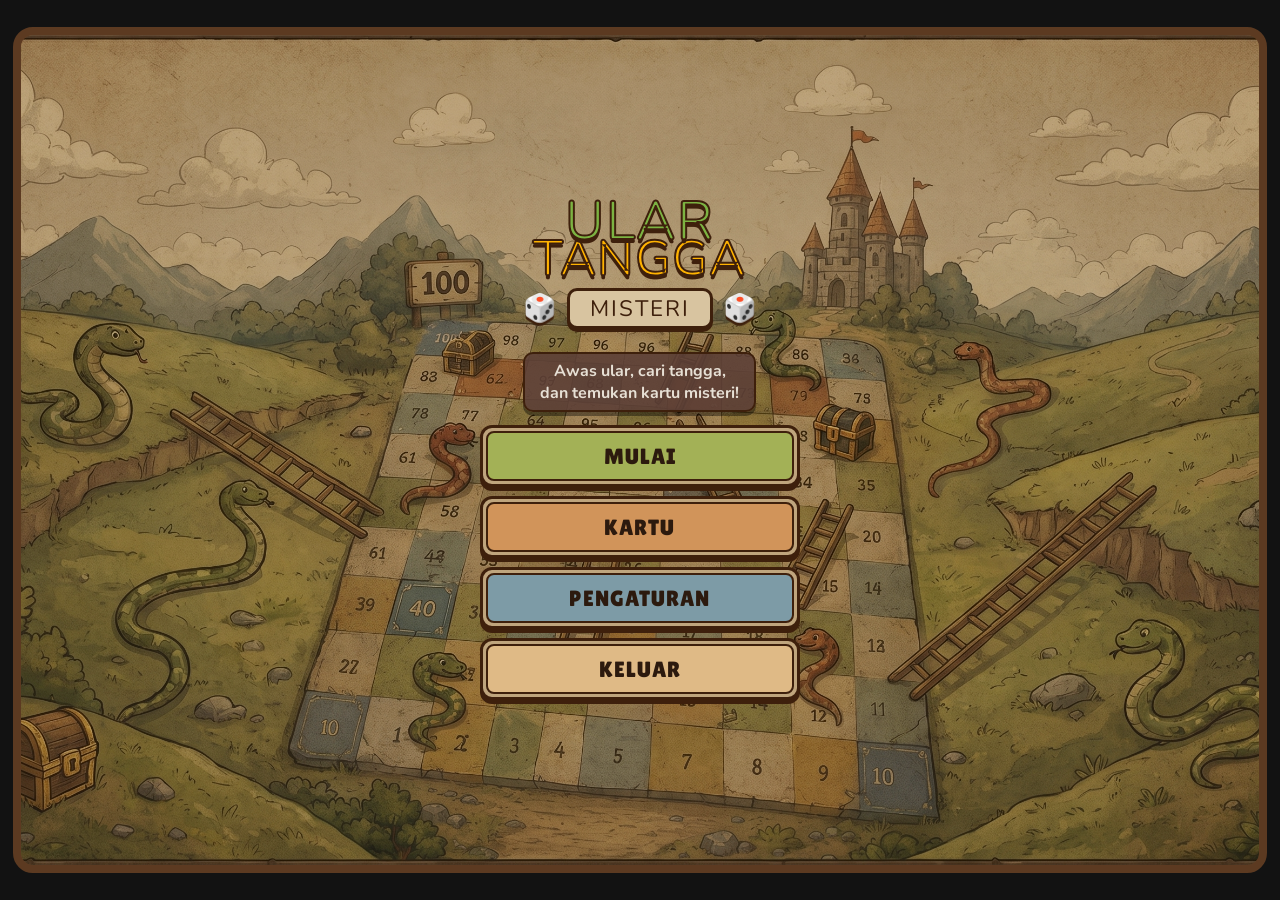
==== UlarTanggaMisteri/index.html @ 4bbbd3a7 "Add files via upload" ====
<!DOCTYPE html>
<html lang="id">
<head>
    <meta charset="UTF-8">
    <meta name="viewport" content="width=device-width, initial-scale=1.0">
    <title>Ular Tangga Misteri</title>
    <link href="https://fonts.googleapis.com/css2?family=Lilita+One&family=Nunito:wght@700;900&display=swap" rel="stylesheet">
    <link rel="stylesheet" href="css/game.css">
</head>
<body>
    <div class="app-container menu-app">
        
        <header class="title-container-custom">
            <div class="title-ular">ULAR</div>
            <div class="title-tangga">TANGGA</div>
            <div class="title-misteri-box">
                <span class="dice-decor">🎲</span>
                <span class="text-misteri">MISTERI</span>
                <span class="dice-decor">🎲</span>
            </div>
        </header>

        <div class="tagline-box">Awas ular, cari tangga,<br>dan temukan kartu misteri!</div>

        <main class="menu-buttons-custom">
            <button class="menu-btn btn-green" onclick="openSetup()">
                <div class="btn-inner"><div class="text">MULAI</span></div>
            </button>
            <button class="menu-btn btn-orange" onclick="openCardGallery()">
                <div class="btn-inner"><div class="text">KARTU</span></div>
            </button>
            <!-- Tombol Pengaturan sekarang memanggil openSettings() -->
            <button class="menu-btn btn-blue" onclick="openSettings()">
                <div class="btn-inner"><div class="text">PENGATURAN</span></div>
            </button>
            <button class="menu-btn btn-tan" onclick="alert('Terima Kasih sudah bermain!')">
                <div class="btn-inner"><div class="text">KELUAR</span></div>
            </button>
        </main>

        <!-- ==========================================
             MODAL SETUP LOBBY PEMAIN
             ========================================== -->
        <div id="setup-modal" class="modal-overlay" style="display: none;">
            <div class="modal-box">
                <h2>LOBBY PEMAIN</h2>
                <div class="player-count-selector">
                    <span>JUMLAH PEMAIN:</span>
                    <button class="pc-btn" id="pc-btn-2" onclick="setPlayerCount(2)">2</button>
                    <button class="pc-btn" id="pc-btn-3" onclick="setPlayerCount(3)">3</button>
                    <button class="pc-btn" id="pc-btn-4" onclick="setPlayerCount(4)">4</button>
                </div>
                <div id="player-config-list"></div>
                <div class="modal-actions">
                    <button class="menu-btn btn-green" onclick="startGame()"><div class="btn-inner" style="height: 45px;"><span class="text" style="font-size: 1.2rem;">GAS MAIN!</span></div></button>
                    <button class="menu-btn btn-orange" onclick="closeSetup()"><div class="btn-inner" style="height: 45px;"><span class="text" style="font-size: 1.2rem;">BATAL</span></div></button>
                </div>
            </div>
        </div>

        <!-- ==========================================
             MODAL ENSIKLOPEDIA KARTU
             ========================================== -->
        <div id="cards-modal" class="modal-overlay" style="display: none;">
            <div class="modal-box modal-large">
                <h2>KOLEKSI KARTU MISTERI</h2>
                <div id="card-gallery-list" class="gallery-grid"></div>
                <div class="modal-actions" style="justify-content: center; margin-top: 15px;">
                    <button class="menu-btn btn-tan" onclick="closeCardGallery()" style="max-width: 250px;">
                        <div class="btn-inner" style="height: 45px;"><span class="text" style="font-size: 1.2rem;">TUTUP KEMBALI</span></div>
                    </button>
                </div>
            </div>
        </div>

        <!-- ==========================================
             MODAL PENGATURAN (BARU)
             ========================================== -->
        <div id="settings-modal" class="modal-overlay" style="display: none;">
            <div class="modal-box">
                <h2>PENGATURAN</h2>
                
                <div class="player-row">
                    <div class="pr-info"><span class="pr-avatar">🎵</span><span class="pr-name">Musik Latar (BGM)</span></div>
                    <button id="btn-bgm" class="player-type-btn human-color" onclick="toggleBGM()">NYALA</button>
                </div>
                
                <div class="player-row">
                    <div class="pr-info"><span class="pr-avatar">🔊</span><span class="pr-name">Efek Suara (SFX)</span></div>
                    <button id="btn-sfx" class="player-type-btn human-color" onclick="toggleSFX()">NYALA</button>
                </div>

                <div class="modal-actions" style="margin-top: 20px;">
                    <button class="menu-btn btn-orange" onclick="closeSettings()">
                        <div class="btn-inner" style="height: 45px;"><span class="text" style="font-size: 1.2rem;">SIMPAN & TUTUP</span></div>
                    </button>
                </div>
            </div>
        </div>

    </div>

    <!-- LOGIKA MENU -->
    <script>
        // --- LOGIKA PENGATURAN SUARA ---
        let bgmOn = localStorage.getItem('utm_bgm') !== 'false';
        let sfxOn = localStorage.getItem('utm_sfx') !== 'false';

        function openSettings() {
            document.getElementById('settings-modal').style.display = 'flex';
            updateSettingsUI();
        }
        function closeSettings() {
            document.getElementById('settings-modal').style.display = 'none';
        }
        function toggleBGM() {
            bgmOn = !bgmOn;
            localStorage.setItem('utm_bgm', bgmOn);
            updateSettingsUI();
        }
        function toggleSFX() {
            sfxOn = !sfxOn;
            localStorage.setItem('utm_sfx', sfxOn);
            updateSettingsUI();
        }
        function updateSettingsUI() {
            const btnBGM = document.getElementById('btn-bgm');
            const btnSFX = document.getElementById('btn-sfx');
            
            if (bgmOn) {
                btnBGM.className = 'player-type-btn human-color';
                btnBGM.innerText = 'NYALA';
            } else {
                btnBGM.className = 'player-type-btn bot-color';
                btnBGM.innerText = 'MATI';
            }
            
            if (sfxOn) {
                btnSFX.className = 'player-type-btn human-color';
                btnSFX.innerText = 'NYALA';
            } else {
                btnSFX.className = 'player-type-btn bot-color';
                btnSFX.innerText = 'MATI';
            }
        }


        // --- LOGIKA LOBBY PEMAIN ---
        let playerCount = 4;
        let playerConfigs = [ { isBot: false }, { isBot: true }, { isBot: true }, { isBot: true } ];

        function openSetup() { document.getElementById('setup-modal').style.display = 'flex'; renderSetup(); }
        function closeSetup() { document.getElementById('setup-modal').style.display = 'none'; }
        function setPlayerCount(count) { playerCount = count; renderSetup(); }
        function togglePlayerType(index) { playerConfigs[index].isBot = !playerConfigs[index].isBot; renderSetup(); }
        function renderSetup() {
            document.querySelectorAll('.pc-btn').forEach(btn => btn.classList.remove('active'));
            document.getElementById('pc-btn-' + playerCount).classList.add('active');
            let html = '';
            for (let i = 0; i < playerCount; i++) {
                let isBot = playerConfigs[i].isBot;
                html += `
                    <div class="player-row">
                        <div class="pr-info"><span class="pr-avatar">${isBot ? '🤖' : '👦🏻'}</span><span class="pr-name">P${i+1}</span></div>
                        <button class="player-type-btn ${isBot ? 'bot-color' : 'human-color'}" onclick="togglePlayerType(${i})">${isBot ? 'BOT' : 'MANUSIA'} 🔄</button>
                    </div>`;
            }
            document.getElementById('player-config-list').innerHTML = html;
        }
        function startGame() {
            let colors = ["#3498db", "#e74c3c", "#2ecc71", "#f1c40f"];
            let setupData = [];
            for (let i = 0; i < playerCount; i++) {
                let isBot = playerConfigs[i].isBot;
                setupData.push({ id: i, isBot: isBot, avatar: isBot ? '🤖' : '👦🏻', name: `P${i+1} (${isBot ? 'Bot' : 'Kamu'})`, color: colors[i] });
            }
            sessionStorage.setItem('gameSetup', JSON.stringify(setupData));
            window.location.href = 'game.html'; 
        }

        // --- LOGIKA GALLERY KARTU MISTERI ---
        const galleryCards = [
            { name: "Mode Dewa", desc: "Pilih 1 dari semua!", type: "good", icon: "👼" },
            { name: "Naik Tangga", desc: "Maju ke tangga terdekat", type: "good", icon: "🪜" },
            { name: "Anti Ular", desc: "Kebal ular 1x", type: "good", icon: "🛡️" },
            { name: "Double Dice", desc: "Dadu x2 giliran ini", type: "good", icon: "🎲x2" },
            { name: "Triple Dice", desc: "Dadu x3 giliran ini", type: "good", icon: "🎲x3" },
            { name: "Teleport 10", desc: "Maju 10 petak", type: "good", icon: "🚀" },
            { name: "Lompat Ular", desc: "Lewati ular", type: "good", icon: "🦘" },
            { name: "Perisai Dewa", desc: "Kebal jebakan 2x", type: "good", icon: "🔮" },
            { name: "Putar Ulang", desc: "Reroll jika < 4", type: "good", icon: "🔄" },
            { name: "Tangga Emas", desc: "Ke tangga tertinggi", type: "good", icon: "🌟" },
            { name: "Bonus Giliran", desc: "Main 2x beruntun", type: "good", icon: "➕" },
            { name: "Hadiah Misteri", desc: "Dapat 2 kartu acak", type: "good", icon: "🎁" },
            { name: "Kutukan Ular", desc: "Lawan turun 10", type: "bad", icon: "🐍" },
            { name: "Freeze", desc: "Lawan beku 1x", type: "bad", icon: "❄️" },
            { name: "Mundur Dadu", desc: "Jalan lawan mundur", type: "bad", icon: "🔙" },
            { name: "Hujan Petir", desc: "Semua mundur 3", type: "bad", icon: "⛈️" },
            { name: "Racun Ular", desc: "Lawan beku 2x", type: "bad", icon: "🧪" },
            { name: "Dadu Rusak", desc: "Dadu lawan maks 3", type: "bad", icon: "💥" },
            { name: "Badai Pasir", desc: "Lawan mundur 5", type: "bad", icon: "🌪️" },
            { name: "Kutukan Gelap", desc: "Hapus 1 kartu acak", type: "bad", icon: "🌑" },
            { name: "Jaring Laba", desc: "Kunci kartu 2x", type: "bad", icon: "🕸️" },
            { name: "Tangga Palsu", desc: "Jebak tangga lawan", type: "bad", icon: "💔" },
            { name: "Gempa Bumi", desc: "Semua mundur 5", type: "bad", icon: "🫨" },
            { name: "Serangan Naga", desc: "Lawan jatuh ke bawah", type: "bad", icon: "🐉" }
        ];

        function openCardGallery() {
            document.getElementById('cards-modal').style.display = 'flex';
            let html = '';
            galleryCards.forEach(c => {
                html += `
                    <div class="gallery-card ${c.type}">
                        <div class="icon">${c.icon}</div>
                        <div class="name">${c.name}</div>
                        <div class="desc">${c.desc}</div>
                    </div>
                `;
            });
            document.getElementById('card-gallery-list').innerHTML = html;
        }
        function closeCardGallery() { document.getElementById('cards-modal').style.display = 'none'; }
    </script>
</body>
</html>
---- UlarTanggaMisteri/css/game.css ----
/* =========================================
   RESET & DASAR
   ========================================= */
:root {
    --wood-light: #fbe9d0;
    --wood-base: #e6c594;
    --wood-dark: #8b5a2b;
    --wood-border: #5c3a21;
    --text-dark: #3e2723;
    --bg-page: #121212;
}

* { box-sizing: border-box; margin: 0; padding: 0; user-select: none; }

body, html { 
    width: 100%; height: 100%; 
    overflow: hidden; 
    font-family: 'Nunito', sans-serif; 
    background-color: var(--bg-page); 
    display: flex; justify-content: center; align-items: center; 
}

h1, h2, h3, .main-title, .subtitle { font-family: 'Lilita One', cursive; }

/* CONTAINER DESKTOP JUMBO */
.app-container {
    width: 98vw; 
    max-width: 1300px; 
    height: 94vh; 
    background-color: var(--wood-light);
    border: 8px solid var(--wood-border); 
    border-radius: 20px; 
    position: relative; 
    overflow: hidden; 
    box-shadow: 0 15px 40px rgba(0,0,0,0.8);
    display: flex; flex-direction: column;
}

/* =========================================
   HALAMAN MENU UTAMA
   ========================================= */
.menu-app {
    display: flex; flex-direction: column; align-items: center; justify-content: center;
    background-image: url('../Background.jpeg'); 
    background-size: cover; 
    background-position: center;
    background-color: var(--wood-base);
    box-shadow: inset 0 0 0 2000px rgba(0, 0, 0, 0.2); 
}

.title-container-custom { text-align: center; margin-bottom: 1vh; display: flex; flex-direction: column; align-items: center;}
.title-ular { font-size: clamp(2.5rem, 6vh, 4.5rem); color: #7cb342; -webkit-text-stroke: 2px #3e200c; text-shadow: 0 4px 0 #3e200c; line-height: 0.8; z-index: 2; position: relative; letter-spacing: 2px;}
.title-tangga { font-size: clamp(2.2rem, 5.5vh, 3.8rem); color: #ffb300; -webkit-text-stroke: 2px #3e200c; text-shadow: 0 4px 0 #3e200c; line-height: 0.8; margin-top: -4px; z-index: 1; position: relative; letter-spacing: 1px;}
.title-misteri-box { display: flex; align-items: center; gap: 10px; margin-top: 10px;}
.dice-decor { font-size: clamp(1.2rem, 3vh, 2rem); filter: drop-shadow(0 3px 0 #3e200c); }
.text-misteri { background: #d8c4a0; color: #3e200c; border: 3px solid #3e200c; border-radius: 10px; padding: 2px 20px; font-size: clamp(1rem, 2.5vh, 1.4rem); box-shadow: 0 3px 0 #3e200c; letter-spacing: 2px;}

.tagline-box { background: rgba(93, 64, 55, 0.9); border: 2px solid #3e200c; border-radius: 10px; color: #e7e0d5; padding: 6px 15px; font-size: clamp(0.8rem, 1.8vh, 1rem); font-weight: bold; text-align: center; max-width: 380px; margin: 1.5vh auto; box-shadow: 0 4px 0 rgba(0,0,0,0.4);}

.menu-buttons-custom { display: flex; flex-direction: column; gap: 1vh; width: 100%; max-width: 320px;}
.menu-btn { background-color: #bfa57d; border: 3px solid #3e200c; border-radius: 12px; padding: 3px; box-shadow: 0 4px 0 #3e200c; width: 100%; cursor: pointer; transition: transform 0.1s;}
.menu-btn:active { transform: translateY(4px); box-shadow: 0 0px 0 #3e200c;}
.menu-btn .btn-inner { border: 2px solid #3e200c; border-radius: 8px; display: flex; align-items: center; justify-content: center; position: relative; padding: 5px; height: clamp(40px, 6vh, 50px); }
.btn-green .btn-inner { background-color: #a3b156; } .btn-orange .btn-inner { background-color: #d1945a; } .btn-blue .btn-inner { background-color: #7d9ba6; } .btn-tan .btn-inner { background-color: #dfba86; }
.icon-box-menu { background: #ded1c1; border: 2px solid #3e200c; border-radius: 6px; width: clamp(30px, 4.5vh, 38px); height: clamp(30px, 4.5vh, 38px); display: flex; align-items: center; justify-content: center; font-size: clamp(1rem, 2.2vh, 1.4rem); position: absolute; left: 8px; }
.menu-btn .text { font-family: 'Lilita One', cursive; font-size: clamp(1rem, 2.5vh, 1.4rem); color: #2c1a0e; letter-spacing: 1px;}

.bottom-btns { display: flex; justify-content: center; gap: 15px; margin-top: 2vh;}
.btm-btn { background-color: #bfa57d; border: 2px solid #3e200c; border-radius: 10px; padding: 3px; width: clamp(60px, 9vh, 75px); height: clamp(60px, 9vh, 75px); box-shadow: 0 4px 0 #3e200c; cursor: pointer;}
.btm-btn:active { transform: translateY(4px); box-shadow: 0 0 0 #3e200c; }
.btm-btn .btn-inner { background-color: #dfba86; border: 2px solid #3e200c; border-radius: 6px; height: 100%; display: flex; flex-direction: column; align-items: center; justify-content: center; gap: 2px;}
.btm-btn .icon { font-size: clamp(1.2rem, 2.2vh, 1.6rem); }
.btm-btn .text { font-family: 'Nunito', sans-serif; font-size: 0.5rem; font-weight: 900; color: #3e200c; text-align: center;}


/* =========================================
   ARENA BERMAIN (3 KOLOM)
   ========================================= */
.game-container {
    display: grid;
    grid-template-columns: 200px minmax(0, 1fr) 340px; 
    grid-template-rows: 60px minmax(0, 1fr) auto;
    height: 100%; width: 100%; background-color: var(--wood-base);
}

.game-header { grid-column: 1 / 4; grid-row: 1; display: flex; justify-content: space-between; align-items: center; padding: 0 30px; background: rgba(255,255,255,0.4); border-bottom: 5px solid var(--wood-border);}
.game-title { font-size: 1.5rem; color: var(--text-dark);}
.game-title .misteri { background: var(--wood-border); color: white; padding: 4px 15px; border-radius: 12px; font-size: 1rem;}
.icon-btn { background: #fff; border: 3px solid var(--wood-border); border-radius: 10px; padding: 4px 12px; font-size: 1.2rem; cursor: pointer; display: flex; flex-direction: column; align-items: center; box-shadow: 0 3px 0 var(--wood-border);}
.icon-btn:active { transform: translateY(3px); box-shadow: none;}
.icon-btn span { font-size: 0.6rem; font-weight: 900; color: var(--text-dark);}

.player-stats { grid-column: 1; grid-row: 2 / 4; display: flex; flex-direction: column; gap: 8px; padding: 12px 15px; background: rgba(0,0,0,0.05); border-right: 5px solid var(--wood-border); overflow-y: auto; }
.player-card { flex: 1; min-height: 0; justify-content: center; background: rgba(255,255,255,0.7); border: 3px solid rgba(0,0,0,0.15); border-radius: 12px; padding: 5px 8px; display: flex; flex-direction: column; align-items: center; text-align: center; transition: 0.2s;}
.player-card.active { background: #fff; border-color: #27ae60; box-shadow: 0 4px 0 #27ae60; z-index: 2; transform: scale(1.03); }
.player-card .avatar { font-size: 2rem; margin-bottom: 2px;}
.player-card .name { font-size: 0.8rem; font-weight: 900; color: var(--text-dark); white-space: nowrap;}
.player-card .pos { font-size: 0.85rem; font-weight: 900; color: #d35400;}
.status-icons { display: flex; gap: 2px; font-size: 0.8rem; min-height: 15px; margin-top: 2px;}

.board-wrapper { grid-column: 2; grid-row: 2 / 4; min-height: 0; min-width: 0; padding: 25px; display: flex; justify-content: center; align-items: center; position: relative;}
canvas#gameCanvas { max-width: 100%; max-height: 100%; height: 100%; aspect-ratio: 1 / 1; background-color: #fffae6; border: 8px solid var(--wood-border); border-radius: 15px; box-shadow: 0 10px 30px rgba(0,0,0,0.4); object-fit: contain; }

.powerups-section { grid-column: 3; grid-row: 2; display: flex; flex-direction: column; padding: 20px; background: rgba(255,255,255,0.2); border-left: 5px solid var(--wood-border); border-bottom: 5px solid var(--wood-border); min-height: 0; overflow: hidden;}
.section-title { text-align: center; font-family: 'Lilita One', cursive; background: #deb887; border: 3px solid var(--wood-border); display: inline-block; padding: 4px 15px; margin: 0 auto 15px; border-radius: 8px; font-size: 1rem; color: var(--text-dark);}
.cards-list { display: grid; grid-template-columns: 1fr 1fr; gap: 12px; overflow-y: auto; height: 100%; padding-bottom: 10px; align-content: start;}
.cards-list::-webkit-scrollbar { width: 6px; }
.cards-list::-webkit-scrollbar-thumb { background-color: var(--wood-border); border-radius: 10px; }
.empty-cards { grid-column: 1 / 3; text-align: center; color: #8d6e63; font-style: italic; font-size: 1rem; margin-top: 15px;}
.mistery-card { width: 100%; background: #fff; border: 3px solid var(--wood-border); border-radius: 10px; display: flex; flex-direction: column; align-items: center; padding: 10px; text-align: center; font-size: 0.75rem; font-weight: 900; cursor: pointer; box-shadow: 0 4px 0 var(--wood-border); color: var(--text-dark); transition: 0.1s;}
.mistery-card:active { transform: translateY(4px); box-shadow: none;}
.mistery-card .icon { font-size: 2.2rem; margin: 4px 0;}
.mistery-card.good { background: #e8f5e9; border-color: #2e7d32; box-shadow: 0 4px 0 #2e7d32;}
.mistery-card.bad { background: #ffebee; border-color: #c62828; box-shadow: 0 4px 0 #c62828;}

.control-panel { grid-column: 3; grid-row: 3; display: flex; justify-content: space-around; align-items: center; padding: 20px 10px; background: rgba(0,0,0,0.1); border-left: 5px solid var(--wood-border); }
.turn-info { display: flex; flex-direction: column; align-items: center; font-weight: 900; font-size: 1rem; color: var(--text-dark);}
.turn-avatar { font-size: 2.8rem; margin: 5px 0; filter: drop-shadow(0 3px 2px rgba(0,0,0,0.3)); animation: bounceAvatar 0.6s infinite alternate ease-in-out;}
@keyframes bounceAvatar { from { transform: translateY(0); } to { transform: translateY(-5px) scale(1.05); } }

.dice-container { display: flex; flex-direction: column; align-items: center; cursor: pointer; background: #ffca28; padding: 10px 30px; border-radius: 15px; border: 4px solid #ff8f00; box-shadow: 0 5px 0 #ff8f00; transition: 0.1s;}
.dice-container:active { transform: translateY(5px); box-shadow: 0 0 0 #ff8f00;}
.dice { font-size: 3rem; line-height: 1; text-shadow: 2px 2px 4px rgba(0,0,0,0.3);}
.dice-hint { font-size: 0.75rem; font-weight: bold; color: #b00020; margin-top: 4px;}

/* =========================================
   TOAST & OVERLAY EFEK
   ========================================= */
#toast-container { position: absolute; top: 80px; left: 50%; transform: translateX(-50%); width: auto; min-width: 300px; z-index: 100; display: flex; flex-direction: column; gap: 8px; pointer-events: none;}
.toast { background: rgba(0,0,0,0.85); color: white; padding: 12px 20px; border-radius: 10px; font-size: 1rem; font-weight: bold; text-align: center; animation: fadeinout 3.5s forwards; border: 2px solid rgba(255,255,255,0.2); box-shadow: 0 5px 15px rgba(0,0,0,0.5);}
@keyframes fadeinout { 0% { opacity: 0; transform: translateY(-20px); } 10% { opacity: 1; transform: translateY(0); } 90% { opacity: 1; transform: translateY(0); } 100% { opacity: 0; transform: translateY(-20px); } }

#effect-overlay { position: absolute; top: 0; left: 0; width: 100%; height: 100%; pointer-events: none; z-index: 10; display: none; flex-direction: column; justify-content: center; align-items: center; background: rgba(0,0,0,0.6); border-radius: 15px;}
#effect-overlay.active { display: flex; }
.anim-popup { animation: cardPop 1.5s ease-out forwards; text-align: center; filter: drop-shadow(0 15px 15px rgba(0,0,0,0.7));}
@keyframes cardPop { 0% { transform: scale(0.2) translateY(50px); opacity: 0; } 20% { transform: scale(1.1) translateY(-10px); opacity: 1; } 40% { transform: scale(1) translateY(0); opacity: 1; } 80% { transform: scale(1) translateY(0); opacity: 1; } 100% { transform: scale(1.4); opacity: 0; }}
.anim-shake { animation: shake 0.4s ease-in-out infinite; }
.anim-flash { animation: flash 0.2s ease-in-out infinite alternate; }
@keyframes shake { 0%, 100% { transform: translateX(0); } 25% { transform: translateX(-8px) rotate(-1deg); } 75% { transform: translateX(8px) rotate(1deg); } }
@keyframes flash { 0% { opacity: 1; filter: brightness(1); } 100% { opacity: 0.8; filter: brightness(2) contrast(1.5); background-color: rgba(255,255,255,0.5); } }

/* =========================================
   MODAL LOBBY SETUP & GALLERY KARTU
   ========================================= */
.modal-overlay { 
    position: fixed; top: 0; left: 0; width: 100%; height: 100%; 
    background: rgba(0,0,0,0.8); z-index: 1000; 
    display: flex; justify-content: center; align-items: center; padding: 20px;
}
.modal-box { 
    background: var(--wood-light); border: 8px solid var(--wood-border); border-radius: 20px; 
    padding: 25px; width: 100%; max-width: 450px; 
    box-shadow: 0 10px 30px rgba(0,0,0,0.8); 
    display: flex; flex-direction: column; gap: 15px; 
}
.modal-box h2 { text-align: center; color: var(--text-dark); font-size: 2rem; -webkit-text-stroke: 1.5px white; margin-bottom: 5px;}
.player-count-selector { display: flex; justify-content: center; align-items: center; gap: 10px; background: rgba(0,0,0,0.1); padding: 10px; border-radius: 12px;}
.player-count-selector span { font-weight: 900; color: var(--text-dark); font-size: 1.2rem;}
.pc-btn { background: #fff; border: 3px solid var(--wood-border); border-radius: 8px; font-family: 'Lilita One'; font-size: 1.5rem; padding: 5px 15px; cursor: pointer; color: var(--text-dark); transition: 0.1s;}
.pc-btn.active { background: #f39c12; color: #fff; border-color: #b9770e; transform: scale(1.1); box-shadow: 0 4px 0 #b9770e;}
#player-config-list { display: flex; flex-direction: column; gap: 10px;}
.player-row { display: flex; justify-content: space-between; align-items: center; background: rgba(255,255,255,0.7); padding: 10px 15px; border-radius: 12px; border: 3px solid var(--wood-border);}
.pr-info { display: flex; align-items: center; gap: 10px; font-weight: 900; font-size: 1.2rem; color: var(--text-dark);}
.pr-avatar { font-size: 2rem; }
.player-type-btn { padding: 8px 15px; font-family: 'Lilita One'; font-size: 1.1rem; border-radius: 8px; cursor: pointer; border: 3px solid var(--wood-border); box-shadow: 0 4px 0 var(--wood-border); transition: 0.1s;}
.player-type-btn:active { transform: translateY(4px); box-shadow: 0 0 0 var(--wood-border); }
.human-color { background: #3498db; color: white; }
.bot-color { background: #e74c3c; color: white; }
.modal-actions { display: flex; gap: 10px; margin-top: 10px;}
.modal-actions button { flex: 1; }

/* KELAS TAMBAHAN KHUSUS MODAL GALLERY KARTU */
.modal-large { max-width: 650px; max-height: 90vh; }
.gallery-grid {
    display: grid;
    grid-template-columns: repeat(auto-fill, minmax(110px, 1fr));
    gap: 10px;
    overflow-y: auto;
    padding: 10px 5px;
    max-height: 60vh;
}
.gallery-grid::-webkit-scrollbar { width: 8px; }
.gallery-grid::-webkit-scrollbar-thumb { background-color: var(--wood-border); border-radius: 10px; }

.gallery-card {
    background: #fff; border: 3px solid var(--wood-border); border-radius: 12px;
    padding: 10px 5px; display: flex; flex-direction: column; align-items: center;
    text-align: center; box-shadow: 0 4px 0 var(--wood-border);
}
.gallery-card .icon { font-size: 2.8rem; margin-bottom: 5px; }
.gallery-card .name { font-family: 'Lilita One', cursive; font-size: 0.9rem; color: var(--text-dark); margin-bottom: 3px; line-height: 1.1; }
.gallery-card .desc { font-family: 'Nunito', sans-serif; font-size: 0.7rem; font-weight: 900; color: #555; }
.gallery-card.good { background: #e8f5e9; border-color: #2e7d32; box-shadow: 0 4px 0 #2e7d32; }
.gallery-card.bad { background: #ffebee; border-color: #c62828; box-shadow: 0 4px 0 #c62828; }
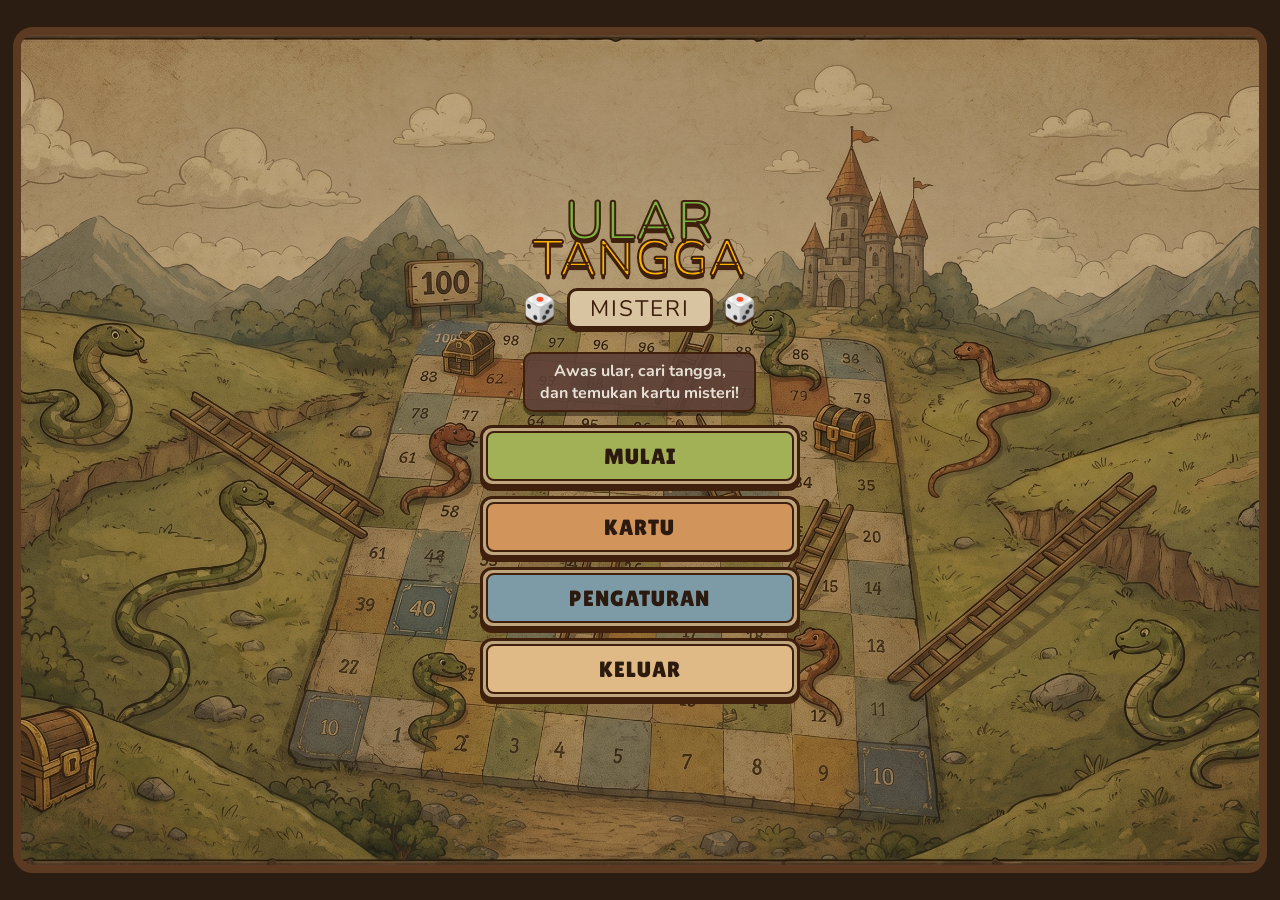
==== commit 8aee007b: "Refactor index.html for improved responsiveness Updated HTML structure and styles for better respons" ====
--- a/UlarTanggaMisteri/index.html
+++ b/UlarTanggaMisteri/index.html
@@ -6,6 +6,24 @@
     <title>Ular Tangga Misteri</title>
     <link href="https://fonts.googleapis.com/css2?family=Lilita+One&family=Nunito:wght@700;900&display=swap" rel="stylesheet">
     <link rel="stylesheet" href="css/game.css">
+    <style>
+        /* CSS TAMBAHAN AGAR PAS DI SEMUA UKURAN LAYAR HP / PC */
+        body {
+            margin: 0; padding: 0;
+            display: flex; justify-content: center; align-items: center;
+            min-height: 100vh; background-color: #2b1d11;
+            overflow-x: hidden;
+        }
+        .app-container {
+            max-width: 100%; max-height: 100vh;
+            box-sizing: border-box;
+        }
+        /* Mengatur modal agar tidak kepotong di HP */
+        .modal-box {
+            max-height: 85vh;
+            overflow-y: auto;
+        }
+    </style>
 </head>
 <body>
     <div class="app-container menu-app">
@@ -24,23 +42,20 @@
 
         <main class="menu-buttons-custom">
             <button class="menu-btn btn-green" onclick="openSetup()">
-                <div class="btn-inner"><div class="text">MULAI</span></div>
+                <div class="btn-inner"><span class="text">MULAI</span></div>
             </button>
             <button class="menu-btn btn-orange" onclick="openCardGallery()">
-                <div class="btn-inner"><div class="text">KARTU</span></div>
-            </button>
-            <!-- Tombol Pengaturan sekarang memanggil openSettings() -->
+                <div class="btn-inner"><span class="text">KARTU</span></div>
+            </button>
             <button class="menu-btn btn-blue" onclick="openSettings()">
-                <div class="btn-inner"><div class="text">PENGATURAN</span></div>
+                <div class="btn-inner"><span class="text">PENGATURAN</span></div>
             </button>
             <button class="menu-btn btn-tan" onclick="alert('Terima Kasih sudah bermain!')">
-                <div class="btn-inner"><div class="text">KELUAR</span></div>
+                <div class="btn-inner"><span class="text">KELUAR</span></div>
             </button>
         </main>
 
-        <!-- ==========================================
-             MODAL SETUP LOBBY PEMAIN
-             ========================================== -->
+        <!-- MODAL SETUP -->
         <div id="setup-modal" class="modal-overlay" style="display: none;">
             <div class="modal-box">
                 <h2>LOBBY PEMAIN</h2>
@@ -58,9 +73,7 @@
             </div>
         </div>
 
-        <!-- ==========================================
-             MODAL ENSIKLOPEDIA KARTU
-             ========================================== -->
+        <!-- MODAL GALLERY -->
         <div id="cards-modal" class="modal-overlay" style="display: none;">
             <div class="modal-box modal-large">
                 <h2>KOLEKSI KARTU MISTERI</h2>
@@ -73,23 +86,18 @@
             </div>
         </div>
 
-        <!-- ==========================================
-             MODAL PENGATURAN (BARU)
-             ========================================== -->
+        <!-- MODAL PENGATURAN -->
         <div id="settings-modal" class="modal-overlay" style="display: none;">
             <div class="modal-box">
                 <h2>PENGATURAN</h2>
-                
                 <div class="player-row">
                     <div class="pr-info"><span class="pr-avatar">🎵</span><span class="pr-name">Musik Latar (BGM)</span></div>
                     <button id="btn-bgm" class="player-type-btn human-color" onclick="toggleBGM()">NYALA</button>
                 </div>
-                
                 <div class="player-row">
                     <div class="pr-info"><span class="pr-avatar">🔊</span><span class="pr-name">Efek Suara (SFX)</span></div>
                     <button id="btn-sfx" class="player-type-btn human-color" onclick="toggleSFX()">NYALA</button>
                 </div>
-
                 <div class="modal-actions" style="margin-top: 20px;">
                     <button class="menu-btn btn-orange" onclick="closeSettings()">
                         <div class="btn-inner" style="height: 45px;"><span class="text" style="font-size: 1.2rem;">SIMPAN & TUTUP</span></div>
@@ -97,55 +105,55 @@
                 </div>
             </div>
         </div>
-
     </div>
 
     <!-- LOGIKA MENU -->
     <script>
-        // --- LOGIKA PENGATURAN SUARA ---
+        const FILE_MUSIK = 'Pirates.mp3'; 
+        
+        const MenuSound = {
+            bgm: null,
+            init: function() {
+                let isBgmOn = localStorage.getItem('utm_bgm') !== 'false';
+                if (isBgmOn && !this.bgm) {
+                    this.bgm = new Audio(FILE_MUSIK);
+                    this.bgm.loop = true; 
+                    this.bgm.volume = 0.3; 
+                    this.bgm.play().catch(e => console.log("Menunggu klik dari user..."));
+                }
+            },
+            toggle: function() {
+                let isBgmOn = localStorage.getItem('utm_bgm') !== 'false';
+                if (isBgmOn) {
+                    if (!this.bgm) this.init();
+                    else this.bgm.play().catch(e=>{});
+                } else {
+                    if (this.bgm) { this.bgm.pause(); this.bgm = null; }
+                }
+            }
+        };
+
+        document.body.addEventListener('click', () => { 
+            try { MenuSound.init(); } catch(e){} 
+        }, { once: true });
+
         let bgmOn = localStorage.getItem('utm_bgm') !== 'false';
         let sfxOn = localStorage.getItem('utm_sfx') !== 'false';
 
-        function openSettings() {
-            document.getElementById('settings-modal').style.display = 'flex';
-            updateSettingsUI();
-        }
-        function closeSettings() {
-            document.getElementById('settings-modal').style.display = 'none';
-        }
-        function toggleBGM() {
-            bgmOn = !bgmOn;
-            localStorage.setItem('utm_bgm', bgmOn);
-            updateSettingsUI();
-        }
-        function toggleSFX() {
-            sfxOn = !sfxOn;
-            localStorage.setItem('utm_sfx', sfxOn);
-            updateSettingsUI();
-        }
+        function openSettings() { document.getElementById('settings-modal').style.display = 'flex'; updateSettingsUI(); }
+        function closeSettings() { document.getElementById('settings-modal').style.display = 'none'; }
+        
+        function toggleBGM() { bgmOn = !bgmOn; localStorage.setItem('utm_bgm', bgmOn); updateSettingsUI(); MenuSound.toggle(); }
+        function toggleSFX() { sfxOn = !sfxOn; localStorage.setItem('utm_sfx', sfxOn); updateSettingsUI(); }
+        
         function updateSettingsUI() {
-            const btnBGM = document.getElementById('btn-bgm');
-            const btnSFX = document.getElementById('btn-sfx');
-            
-            if (bgmOn) {
-                btnBGM.className = 'player-type-btn human-color';
-                btnBGM.innerText = 'NYALA';
-            } else {
-                btnBGM.className = 'player-type-btn bot-color';
-                btnBGM.innerText = 'MATI';
-            }
-            
-            if (sfxOn) {
-                btnSFX.className = 'player-type-btn human-color';
-                btnSFX.innerText = 'NYALA';
-            } else {
-                btnSFX.className = 'player-type-btn bot-color';
-                btnSFX.innerText = 'MATI';
-            }
-        }
-
-
-        // --- LOGIKA LOBBY PEMAIN ---
+            const btnBGM = document.getElementById('btn-bgm'); const btnSFX = document.getElementById('btn-sfx');
+            if (bgmOn) { btnBGM.className = 'player-type-btn human-color'; btnBGM.innerText = 'NYALA'; } 
+            else { btnBGM.className = 'player-type-btn bot-color'; btnBGM.innerText = 'MATI'; }
+            if (sfxOn) { btnSFX.className = 'player-type-btn human-color'; btnSFX.innerText = 'NYALA'; } 
+            else { btnSFX.className = 'player-type-btn bot-color'; btnSFX.innerText = 'MATI'; }
+        }
+
         let playerCount = 4;
         let playerConfigs = [ { isBot: false }, { isBot: true }, { isBot: true }, { isBot: true } ];
 
@@ -153,74 +161,41 @@
         function closeSetup() { document.getElementById('setup-modal').style.display = 'none'; }
         function setPlayerCount(count) { playerCount = count; renderSetup(); }
         function togglePlayerType(index) { playerConfigs[index].isBot = !playerConfigs[index].isBot; renderSetup(); }
+        
         function renderSetup() {
             document.querySelectorAll('.pc-btn').forEach(btn => btn.classList.remove('active'));
             document.getElementById('pc-btn-' + playerCount).classList.add('active');
             let html = '';
             for (let i = 0; i < playerCount; i++) {
                 let isBot = playerConfigs[i].isBot;
-                html += `
-                    <div class="player-row">
-                        <div class="pr-info"><span class="pr-avatar">${isBot ? '🤖' : '👦🏻'}</span><span class="pr-name">P${i+1}</span></div>
-                        <button class="player-type-btn ${isBot ? 'bot-color' : 'human-color'}" onclick="togglePlayerType(${i})">${isBot ? 'BOT' : 'MANUSIA'} 🔄</button>
-                    </div>`;
+                html += `<div class="player-row"><div class="pr-info"><span class="pr-avatar">${isBot ? '🤖' : '👦🏻'}</span><span class="pr-name">P${i+1}</span></div><button class="player-type-btn ${isBot ? 'bot-color' : 'human-color'}" onclick="togglePlayerType(${i})">${isBot ? 'BOT' : 'MANUSIA'} 🔄</button></div>`;
             }
             document.getElementById('player-config-list').innerHTML = html;
         }
+        
         function startGame() {
-            let colors = ["#3498db", "#e74c3c", "#2ecc71", "#f1c40f"];
-            let setupData = [];
-            for (let i = 0; i < playerCount; i++) {
-                let isBot = playerConfigs[i].isBot;
-                setupData.push({ id: i, isBot: isBot, avatar: isBot ? '🤖' : '👦🏻', name: `P${i+1} (${isBot ? 'Bot' : 'Kamu'})`, color: colors[i] });
-            }
-            sessionStorage.setItem('gameSetup', JSON.stringify(setupData));
-            window.location.href = 'game.html'; 
-        }
-
-        // --- LOGIKA GALLERY KARTU MISTERI ---
+            try {
+                let colors = ["#3498db", "#e74c3c", "#2ecc71", "#f1c40f"];
+                let setupData = [];
+                for (let i = 0; i < playerCount; i++) {
+                    let isBot = playerConfigs[i].isBot;
+                    setupData.push({ id: i, isBot: isBot, avatar: isBot ? '🤖' : '👦🏻', name: `P${i+1} (${isBot ? 'Bot' : 'Kamu'})`, color: colors[i] });
+                }
+                try { sessionStorage.setItem('gameSetup', JSON.stringify(setupData)); } catch(err) {}
+                window.location.href = 'game.html'; 
+            } catch(e) { window.location.href = 'game.html'; }
+        }
+
         const galleryCards = [
-            { name: "Mode Dewa", desc: "Pilih 1 dari semua!", type: "good", icon: "👼" },
-            { name: "Naik Tangga", desc: "Maju ke tangga terdekat", type: "good", icon: "🪜" },
-            { name: "Anti Ular", desc: "Kebal ular 1x", type: "good", icon: "🛡️" },
-            { name: "Double Dice", desc: "Dadu x2 giliran ini", type: "good", icon: "🎲x2" },
-            { name: "Triple Dice", desc: "Dadu x3 giliran ini", type: "good", icon: "🎲x3" },
-            { name: "Teleport 10", desc: "Maju 10 petak", type: "good", icon: "🚀" },
-            { name: "Lompat Ular", desc: "Lewati ular", type: "good", icon: "🦘" },
-            { name: "Perisai Dewa", desc: "Kebal jebakan 2x", type: "good", icon: "🔮" },
-            { name: "Putar Ulang", desc: "Reroll jika < 4", type: "good", icon: "🔄" },
-            { name: "Tangga Emas", desc: "Ke tangga tertinggi", type: "good", icon: "🌟" },
-            { name: "Bonus Giliran", desc: "Main 2x beruntun", type: "good", icon: "➕" },
-            { name: "Hadiah Misteri", desc: "Dapat 2 kartu acak", type: "good", icon: "🎁" },
-            { name: "Kutukan Ular", desc: "Lawan turun 10", type: "bad", icon: "🐍" },
-            { name: "Freeze", desc: "Lawan beku 1x", type: "bad", icon: "❄️" },
-            { name: "Mundur Dadu", desc: "Jalan lawan mundur", type: "bad", icon: "🔙" },
-            { name: "Hujan Petir", desc: "Semua mundur 3", type: "bad", icon: "⛈️" },
-            { name: "Racun Ular", desc: "Lawan beku 2x", type: "bad", icon: "🧪" },
-            { name: "Dadu Rusak", desc: "Dadu lawan maks 3", type: "bad", icon: "💥" },
-            { name: "Badai Pasir", desc: "Lawan mundur 5", type: "bad", icon: "🌪️" },
-            { name: "Kutukan Gelap", desc: "Hapus 1 kartu acak", type: "bad", icon: "🌑" },
-            { name: "Jaring Laba", desc: "Kunci kartu 2x", type: "bad", icon: "🕸️" },
-            { name: "Tangga Palsu", desc: "Jebak tangga lawan", type: "bad", icon: "💔" },
-            { name: "Gempa Bumi", desc: "Semua mundur 5", type: "bad", icon: "🫨" },
-            { name: "Serangan Naga", desc: "Lawan jatuh ke bawah", type: "bad", icon: "🐉" }
+            { name: "Mode Dewa", desc: "Pilih 1 dari semua!", type: "good", icon: "👼" }, { name: "Naik Tangga", desc: "Maju ke tangga terdekat", type: "good", icon: "🪜" }, { name: "Anti Ular", desc: "Kebal ular 1x", type: "good", icon: "🛡️" }, { name: "Double Dice", desc: "Dadu x2", type: "good", icon: "🎲x2" }, { name: "Triple Dice", desc: "Dadu x3", type: "good", icon: "🎲x3" }, { name: "Teleport 10", desc: "Maju 10 petak", type: "good", icon: "🚀" }, { name: "Lompat Ular", desc: "Lewati ular", type: "good", icon: "🦘" }, { name: "Perisai Dewa", desc: "Kebal 2x", type: "good", icon: "🔮" }, { name: "Putar Ulang", desc: "Reroll < 4", type: "good", icon: "🔄" }, { name: "Tangga Emas", desc: "Ke puncak", type: "good", icon: "🌟" }, { name: "Bonus Giliran", desc: "Main 2x", type: "good", icon: "➕" }, { name: "Hadiah Misteri", desc: "2 kartu", type: "good", icon: "🎁" }, { name: "Kutukan Ular", desc: "Mundur 10", type: "bad", icon: "🐍" }, { name: "Freeze", desc: "Beku 1x", type: "bad", icon: "❄️" }, { name: "Mundur Dadu", desc: "Jalan mundur", type: "bad", icon: "🔙" }, { name: "Hujan Petir", desc: "Semua mundur 3", type: "bad", icon: "⛈️" }, { name: "Racun Ular", desc: "Beku 2x", type: "bad", icon: "🧪" }, { name: "Dadu Rusak", desc: "Maks 3", type: "bad", icon: "💥" }, { name: "Badai Pasir", desc: "Mundur 5", type: "bad", icon: "🌪️" }, { name: "Kutukan Gelap", desc: "Hapus 1 kartu", type: "bad", icon: "🌑" }, { name: "Jaring Laba", desc: "Kunci 2x", type: "bad", icon: "🕸️" }, { name: "Tangga Palsu", desc: "Jebakan", type: "bad", icon: "💔" }, { name: "Gempa Bumi", desc: "Semua mundur 5", type: "bad", icon: "🫨" }, { name: "Serangan Naga", desc: "Jatuh bebas", type: "bad", icon: "🐉" }
         ];
 
         function openCardGallery() {
             document.getElementById('cards-modal').style.display = 'flex';
-            let html = '';
-            galleryCards.forEach(c => {
-                html += `
-                    <div class="gallery-card ${c.type}">
-                        <div class="icon">${c.icon}</div>
-                        <div class="name">${c.name}</div>
-                        <div class="desc">${c.desc}</div>
-                    </div>
-                `;
-            });
+            let html = ''; galleryCards.forEach(c => { html += `<div class="gallery-card ${c.type}"><div class="icon">${c.icon}</div><div class="name">${c.name}</div><div class="desc">${c.desc}</div></div>`; });
             document.getElementById('card-gallery-list').innerHTML = html;
         }
         function closeCardGallery() { document.getElementById('cards-modal').style.display = 'none'; }
     </script>
 </body>
-</html>+</html>
